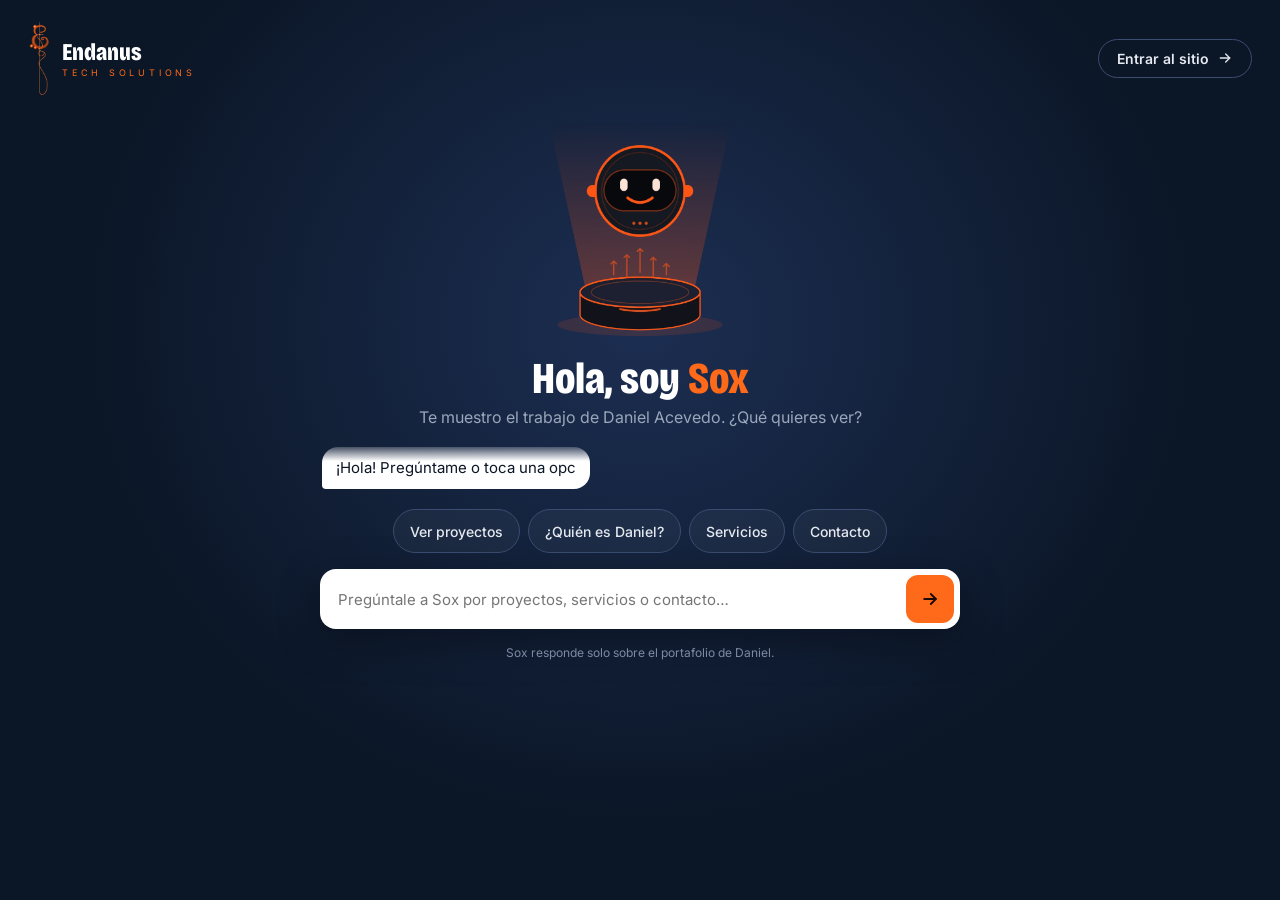
==== index.html @ a57ee545 "Sox: también mueve la boca en la cabecera del chat; cara de hablar fija con movimiento reducido Co-A" ====
<!DOCTYPE html>
<html lang="es">
<head>
  <meta charset="UTF-8" />
  <meta name="viewport" content="width=device-width, initial-scale=1.0" />
  <title>Daniel Acevedo — Habla con Sox</title>
  <link rel="icon" type="image/png" sizes="32x32" href="asset/sox/favicon-32.png?v=5" />
  <meta name="description" content="Portafolio de Daniel Acevedo, desarrollador full stack y de automatización con IA. Pregúntale a Sox y te lleva a lo que buscas." />
  <link rel="preconnect" href="https://fonts.googleapis.com" />
  <link rel="preconnect" href="https://fonts.gstatic.com" crossorigin />
  <link href="https://fonts.googleapis.com/css2?family=Bricolage+Grotesque:opsz,wdth,wght@12..96,75..100,500..800&family=Inter:wght@400;500;600&display=swap" rel="stylesheet" />
  <link rel="stylesheet" href="CSS/chat.css?v=4" />
</head>
<body data-nonav data-sox-widget="off">

<div class="ch-page">
  <header class="ch-top">
    <a class="ch-brand" href="inicio.html" aria-label="Endanus — ir al inicio">
      <img src="asset/sox/epsilon.webp" alt="" width="22" height="76" />
      <span class="ch-brand-txt"><span class="ch-word">Endanus</span><span class="ch-tag">TECH SOLUTIONS</span></span>
    </a>
    <a class="ch-enter" href="inicio.html" data-umami-event="chat-entrar-sitio">
      Entrar al sitio
      <svg width="16" height="16" viewBox="0 0 24 24" fill="none" stroke="currentColor" stroke-width="2" stroke-linecap="round" stroke-linejoin="round" aria-hidden="true"><path d="M5 12h14"/><path d="m13 6 6 6-6 6"/></svg>
    </a>
  </header>

  <main class="ch-main">
    <div class="ch-sox" aria-hidden="true">
      <img class="ch-beam" src="asset/sox/base.webp" alt="" width="700" height="787" />
      <img class="ch-face" id="ch-face" src="asset/sox/sox-smile.webp" alt="" width="700" height="700" />
    </div>

    <div class="ch-hello">
      <h1>Hola, soy <span>Sox</span></h1>
      <p>Te muestro el trabajo de Daniel Acevedo. ¿Qué quieres ver?</p>
    </div>

    <div class="ch-log" id="ch-log" aria-live="polite"></div>

    <div class="ch-chips" id="ch-chips"></div>

    <form class="ch-form" id="ch-form">
      <label class="ch-sr" for="ch-q">Escríbele a Sox</label>
      <input id="ch-q" type="text" maxlength="200" autocomplete="off" placeholder="Pregúntale a Sox por proyectos, servicios o contacto…" />
      <button type="submit" aria-label="Enviar">
        <svg width="20" height="20" viewBox="0 0 24 24" fill="none" stroke="currentColor" stroke-width="2.2" stroke-linecap="round" stroke-linejoin="round" aria-hidden="true"><path d="M5 12h14"/><path d="m13 6 6 6-6 6"/></svg>
      </button>
    </form>
    <p class="ch-note">Sox responde solo sobre el portafolio de Daniel.</p>
  </main>
</div>

<script src="JS/config.js?v=2"></script>
<script src="JS/sox.js?v=7" data-sox="1"></script>
<script src="JS/navbar.js?v=7"></script>
<script src="JS/chat.js?v=5"></script>
</body>
</html>
---- CSS/chat.css ----
/* ── Página principal: chat con Sox ── */
/* Por si un navegador usa un navbar.js viejo en caché: esta página no lleva barra. */
.nav-principal { display: none !important; }
*, *::before, *::after { box-sizing: border-box; }
html, body { margin: 0; }
body {
  min-height: 100vh;
  background: radial-gradient(ellipse at 50% 36%, #1C2E52 0%, #0B1626 62%) fixed, #0B1626;
  color: #F4F1EC;
  font-family: 'Inter', system-ui, sans-serif;
}
a { color: #FF8A47; }

.ch-page { min-height: 100vh; display: flex; flex-direction: column; }

.ch-top { display: flex; flex-wrap: wrap; gap: 12px; align-items: center; justify-content: space-between; padding: 20px 28px; }
.ch-brand { display: flex; align-items: center; gap: 12px; text-decoration: none; }
.ch-brand img { width: 22px; height: auto; }
.ch-brand-txt { display: flex; flex-direction: column; line-height: 1; }
.ch-word { font-family: 'Bricolage Grotesque', sans-serif; font-stretch: 78%; font-variation-settings: 'wdth' 78; font-size: 24px; font-weight: 800; color: #FFFFFF; }
.ch-tag { font-size: 9px; letter-spacing: .42em; color: #FF6A1A; margin-top: 4px; }
.ch-enter {
  display: inline-flex; align-items: center; gap: 8px; color: #E5E9F0; text-decoration: none;
  font-size: 14px; font-weight: 600; border: 1px solid #3A4C70; border-radius: 999px; padding: 10px 18px;
  transition: border-color .2s, color .2s;
}
.ch-enter:hover { border-color: #FF6A1A; color: #FFFFFF; }

.ch-main { flex: 1; width: 100%; max-width: 680px; margin: 0 auto; padding: 0 20px 28px; display: flex; flex-direction: column; align-items: center; gap: 16px; }

.ch-sox { position: relative; width: 200px; flex: none; }
.ch-beam { display: block; width: 100%; height: auto; animation: chBeam 3.6s ease-in-out infinite; }
.ch-face { position: absolute; top: 7.8%; left: 21.3%; width: 57.4%; height: auto; animation: chFloat 3.6s ease-in-out infinite; }
@keyframes chFloat { 0%,100% { transform: translateY(0) rotate(-1.5deg); } 50% { transform: translateY(-16px) rotate(1.5deg); } }
@keyframes chBeam { 0%,100% { opacity: 1; } 50% { opacity: .75; } }

.ch-hello { text-align: center; }
.ch-hello h1 { margin: 0; font-family: 'Bricolage Grotesque', sans-serif; font-stretch: 78%; font-variation-settings: 'wdth' 78; font-size: 44px; line-height: 1; font-weight: 800; color: #FFFFFF; }
.ch-hello h1 span { color: #FF6A1A; }
.ch-hello p { margin: 6px 0 0; font-size: 16px; color: #9AA6BA; }

.ch-log { align-self: stretch; max-height: 34vh; overflow-y: auto; display: flex; flex-direction: column; gap: 10px; padding: 4px 2px; }
/* barra de desplazamiento discreta */
.ch-log { scrollbar-width: thin; scrollbar-color: rgba(154,166,186,.35) transparent; }
.ch-log::-webkit-scrollbar { width: 6px; }
.ch-log::-webkit-scrollbar-track { background: transparent; }
.ch-log::-webkit-scrollbar-thumb { background: rgba(154,166,186,.3); border-radius: 6px; }
.ch-log::-webkit-scrollbar-thumb:hover { background: rgba(255,106,26,.6); }
.ch-log::-webkit-scrollbar-button { display: none; height: 0; }
.ch-log { padding-right: 8px; -webkit-mask-image: linear-gradient(to bottom, transparent 0, #000 18px); mask-image: linear-gradient(to bottom, transparent 0, #000 18px); }
.ch-msg { max-width: 85%; padding: 10px 14px; font-size: 15px; line-height: 1.5; word-wrap: break-word; }
.ch-bot { align-self: flex-start; background: #FFFFFF; color: #0B1626; border-radius: 16px 16px 16px 4px; }
.ch-user { align-self: flex-end; background: #FF6A1A; color: #1A0A02; border-radius: 16px 16px 4px 16px; font-weight: 500; }
.ch-go { align-self: flex-start; width: 260px; max-width: 100%; background: #13213D; border: 1px solid #2A3B5E; border-radius: 12px; padding: 10px 12px; font-size: 13px; color: #C9D1DE; }
.ch-go b { color: #FFFFFF; }
.ch-bar { margin-top: 8px; height: 4px; border-radius: 4px; background: #24365A; overflow: hidden; }
.ch-bar i { display: block; height: 100%; width: 0; background: #FF6A1A; border-radius: 4px; animation: chBar 1.1s ease-out forwards; }
@keyframes chBar { to { width: 100%; } }
.ch-typing { display: flex; gap: 4px; padding: 13px 14px; }
.ch-typing span { width: 6px; height: 6px; border-radius: 50%; background: #9AA6BA; animation: chDot 1s infinite; }
.ch-typing span:nth-child(2) { animation-delay: .15s; }
.ch-typing span:nth-child(3) { animation-delay: .3s; }
@keyframes chDot { 0%,100% { opacity: .3; transform: translateY(0); } 50% { opacity: 1; transform: translateY(-3px); } }

.ch-chips { display: flex; flex-wrap: wrap; gap: 8px; justify-content: center; }
.ch-chip {
  background: rgba(255,255,255,.04); color: #E5E9F0; border: 1px solid #3A4C70; padding: 10px 16px;
  border-radius: 999px; font-size: 14px; font-weight: 500; cursor: pointer; min-height: 44px; font-family: inherit;
}
.ch-chip:hover { border-color: #FF6A1A; color: #FFFFFF; }

.ch-form { align-self: stretch; display: flex; gap: 8px; background: #FFFFFF; border-radius: 16px; padding: 6px; box-shadow: 0 12px 40px rgba(0,0,0,.35); }
.ch-form input { flex: 1; min-width: 0; border: 0; outline: none; font-size: 15px; color: #0B1626; padding: 12px; background: transparent; font-family: inherit; }
.ch-form button { flex: none; width: 48px; height: 48px; border: 0; border-radius: 12px; background: #FF6A1A; color: #1A0A02; cursor: pointer; display: flex; align-items: center; justify-content: center; }
.ch-form:focus-within { box-shadow: 0 0 0 3px rgba(255,106,26,.45), 0 12px 40px rgba(0,0,0,.35); }
.ch-note { margin: 0; font-size: 12px; color: #7D8AA3; text-align: center; }
.ch-sr { position: absolute; width: 1px; height: 1px; overflow: hidden; clip: rect(0 0 0 0); }

/* al conversar, Sox se hace más pequeño para dar espacio al chat */
.ch-sox, .ch-hello h1 { transition: width .4s ease, font-size .4s ease; }
.ch-conversando .ch-sox { width: 120px; }
.ch-conversando .ch-hello h1 { font-size: 30px; }
.ch-conversando .ch-log { max-height: 46vh; }

@media (max-width: 520px) {
  .ch-sox { width: 160px; }
  .ch-hello h1 { font-size: 36px; }
  .ch-top { padding: 16px 18px; }
}
@media (prefers-reduced-motion: reduce) {
  .ch-beam, .ch-face, .ch-bar i, .ch-typing span { animation: none; }
  .ch-bar i { width: 100%; }
}
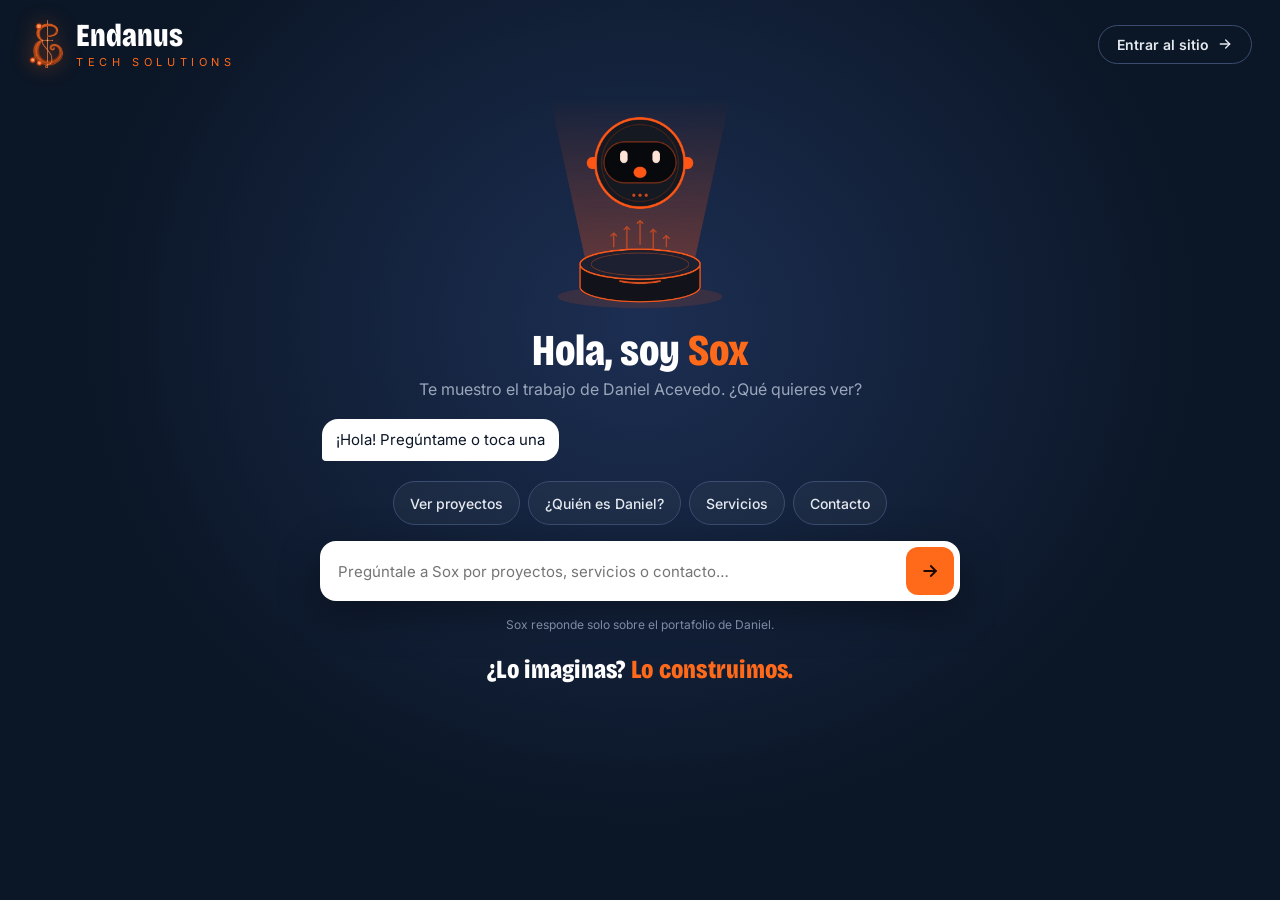
==== commit 89a003a3: "Chat: logo más grande, eslogan visible y desvanecido solo al hacer scroll Co-Authored-By: Claude Opu" ====
--- a/index.html
+++ b/index.html
@@ -9,14 +9,14 @@
   <link rel="preconnect" href="https://fonts.googleapis.com" />
   <link rel="preconnect" href="https://fonts.gstatic.com" crossorigin />
   <link href="https://fonts.googleapis.com/css2?family=Bricolage+Grotesque:opsz,wdth,wght@12..96,75..100,500..800&family=Inter:wght@400;500;600&display=swap" rel="stylesheet" />
-  <link rel="stylesheet" href="CSS/chat.css?v=4" />
+  <link rel="stylesheet" href="CSS/chat.css?v=8" />
 </head>
 <body data-nonav data-sox-widget="off">
 
 <div class="ch-page">
   <header class="ch-top">
     <a class="ch-brand" href="inicio.html" aria-label="Endanus — ir al inicio">
-      <img src="asset/sox/epsilon.webp" alt="" width="22" height="76" />
+      <img src="asset/sox/epsilon-nav.png?v=5" alt="" width="36" height="48" />
       <span class="ch-brand-txt"><span class="ch-word">Endanus</span><span class="ch-tag">TECH SOLUTIONS</span></span>
     </a>
     <a class="ch-enter" href="inicio.html" data-umami-event="chat-entrar-sitio">
@@ -48,12 +48,13 @@
       </button>
     </form>
     <p class="ch-note">Sox responde solo sobre el portafolio de Daniel.</p>
+    <p class="ch-slogan">¿Lo imaginas? <span>Lo construimos.</span></p>
   </main>
 </div>
 
 <script src="JS/config.js?v=2"></script>
 <script src="JS/sox.js?v=7" data-sox="1"></script>
 <script src="JS/navbar.js?v=7"></script>
-<script src="JS/chat.js?v=5"></script>
+<script src="JS/chat.js?v=8"></script>
 </body>
 </html>
--- a/CSS/chat.css
+++ b/CSS/chat.css
@@ -15,10 +15,10 @@
 
 .ch-top { display: flex; flex-wrap: wrap; gap: 12px; align-items: center; justify-content: space-between; padding: 20px 28px; }
 .ch-brand { display: flex; align-items: center; gap: 12px; text-decoration: none; }
-.ch-brand img { width: 22px; height: auto; }
+.ch-brand img { width: auto; height: 48px; filter: drop-shadow(0 0 10px rgba(255,106,26,.45)); }
 .ch-brand-txt { display: flex; flex-direction: column; line-height: 1; }
-.ch-word { font-family: 'Bricolage Grotesque', sans-serif; font-stretch: 78%; font-variation-settings: 'wdth' 78; font-size: 24px; font-weight: 800; color: #FFFFFF; }
-.ch-tag { font-size: 9px; letter-spacing: .42em; color: #FF6A1A; margin-top: 4px; }
+.ch-word { font-family: 'Bricolage Grotesque', sans-serif; font-stretch: 78%; font-variation-settings: 'wdth' 78; font-size: 32px; font-weight: 800; color: #FFFFFF; }
+.ch-tag { font-size: 11px; letter-spacing: .42em; color: #FF6A1A; margin-top: 5px; }
 .ch-enter {
   display: inline-flex; align-items: center; gap: 8px; color: #E5E9F0; text-decoration: none;
   font-size: 14px; font-weight: 600; border: 1px solid #3A4C70; border-radius: 999px; padding: 10px 18px;
@@ -47,7 +47,8 @@
 .ch-log::-webkit-scrollbar-thumb { background: rgba(154,166,186,.3); border-radius: 6px; }
 .ch-log::-webkit-scrollbar-thumb:hover { background: rgba(255,106,26,.6); }
 .ch-log::-webkit-scrollbar-button { display: none; height: 0; }
-.ch-log { padding-right: 8px; -webkit-mask-image: linear-gradient(to bottom, transparent 0, #000 18px); mask-image: linear-gradient(to bottom, transparent 0, #000 18px); }
+.ch-log { padding-right: 8px; }
+.ch-log.ch-scrolled { -webkit-mask-image: linear-gradient(to bottom, transparent 0, #000 18px); mask-image: linear-gradient(to bottom, transparent 0, #000 18px); }
 .ch-msg { max-width: 85%; padding: 10px 14px; font-size: 15px; line-height: 1.5; word-wrap: break-word; }
 .ch-bot { align-self: flex-start; background: #FFFFFF; color: #0B1626; border-radius: 16px 16px 16px 4px; }
 .ch-user { align-self: flex-end; background: #FF6A1A; color: #1A0A02; border-radius: 16px 16px 4px 16px; font-weight: 500; }
@@ -74,6 +75,9 @@
 .ch-form button { flex: none; width: 48px; height: 48px; border: 0; border-radius: 12px; background: #FF6A1A; color: #1A0A02; cursor: pointer; display: flex; align-items: center; justify-content: center; }
 .ch-form:focus-within { box-shadow: 0 0 0 3px rgba(255,106,26,.45), 0 12px 40px rgba(0,0,0,.35); }
 .ch-note { margin: 0; font-size: 12px; color: #7D8AA3; text-align: center; }
+.ch-slogan { margin: 6px 0 0; font-family: 'Bricolage Grotesque', sans-serif; font-stretch: 78%; font-variation-settings: 'wdth' 78; font-size: 26px; font-weight: 800; color: #FFFFFF; text-align: center; letter-spacing: .01em; }
+.ch-slogan span { color: #FF6A1A; }
+.ch-conversando .ch-slogan { display: none; }
 .ch-sr { position: absolute; width: 1px; height: 1px; overflow: hidden; clip: rect(0 0 0 0); }
 
 /* al conversar, Sox se hace más pequeño para dar espacio al chat */
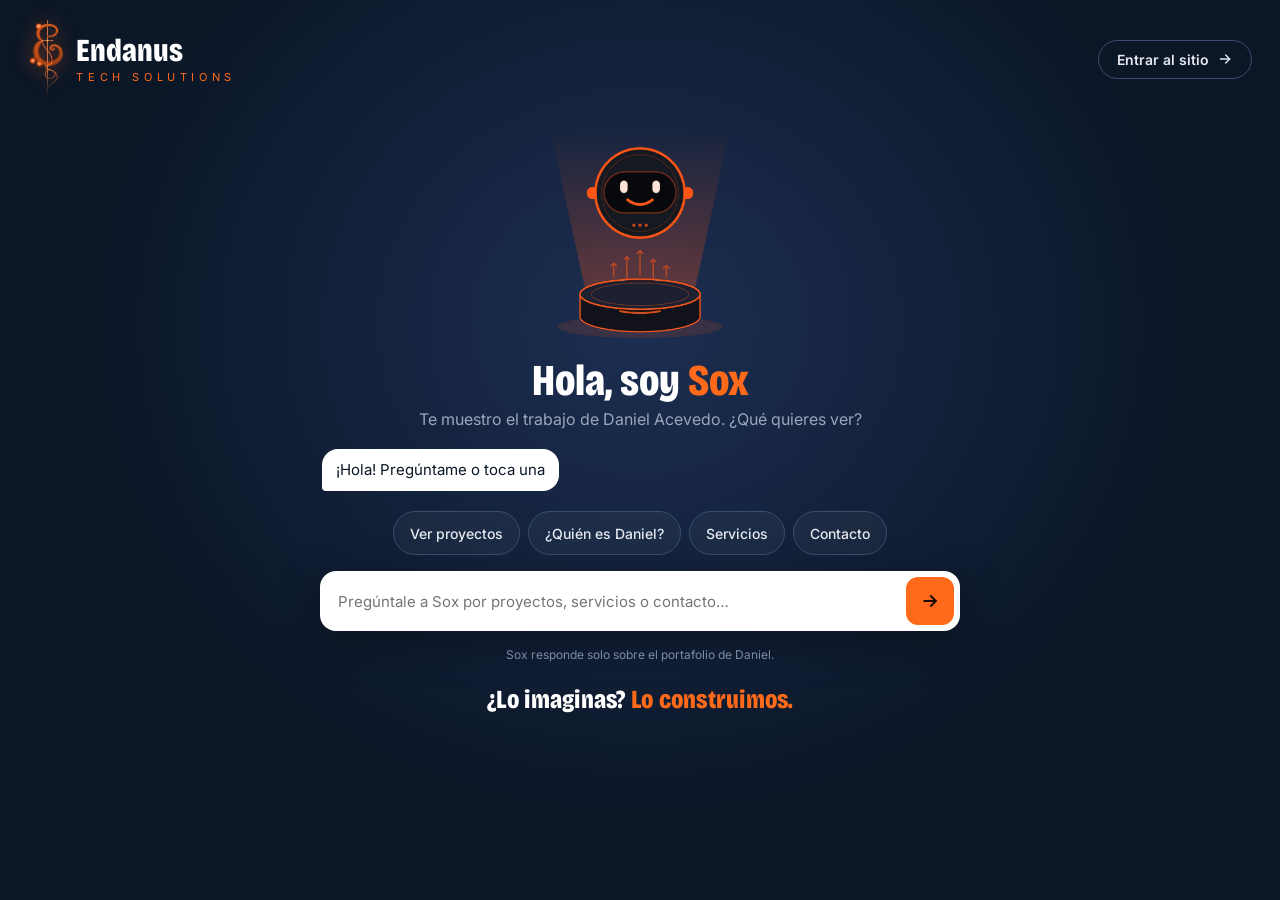
==== commit 622b89e0: "Logo: épsilon con su primer lazo y desvanecido suave, sin corte Co-Authored-By: Claude Opus 5.5 <nor" ====
--- a/index.html
+++ b/index.html
@@ -9,14 +9,14 @@
   <link rel="preconnect" href="https://fonts.googleapis.com" />
   <link rel="preconnect" href="https://fonts.gstatic.com" crossorigin />
   <link href="https://fonts.googleapis.com/css2?family=Bricolage+Grotesque:opsz,wdth,wght@12..96,75..100,500..800&family=Inter:wght@400;500;600&display=swap" rel="stylesheet" />
-  <link rel="stylesheet" href="CSS/chat.css?v=8" />
+  <link rel="stylesheet" href="CSS/chat.css?v=9" />
 </head>
 <body data-nonav data-sox-widget="off">
 
 <div class="ch-page">
   <header class="ch-top">
     <a class="ch-brand" href="inicio.html" aria-label="Endanus — ir al inicio">
-      <img src="asset/sox/epsilon-nav.png?v=5" alt="" width="36" height="48" />
+      <img src="asset/sox/epsilon-nav.png?v=6" alt="" width="36" height="78" />
       <span class="ch-brand-txt"><span class="ch-word">Endanus</span><span class="ch-tag">TECH SOLUTIONS</span></span>
     </a>
     <a class="ch-enter" href="inicio.html" data-umami-event="chat-entrar-sitio">
@@ -54,7 +54,7 @@
 
 <script src="JS/config.js?v=2"></script>
 <script src="JS/sox.js?v=7" data-sox="1"></script>
-<script src="JS/navbar.js?v=7"></script>
+<script src="JS/navbar.js?v=8"></script>
 <script src="JS/chat.js?v=8"></script>
 </body>
 </html>
--- a/CSS/chat.css
+++ b/CSS/chat.css
@@ -15,7 +15,7 @@
 
 .ch-top { display: flex; flex-wrap: wrap; gap: 12px; align-items: center; justify-content: space-between; padding: 20px 28px; }
 .ch-brand { display: flex; align-items: center; gap: 12px; text-decoration: none; }
-.ch-brand img { width: auto; height: 48px; filter: drop-shadow(0 0 10px rgba(255,106,26,.45)); }
+.ch-brand img { width: auto; height: 78px; filter: drop-shadow(0 0 10px rgba(255,106,26,.45)); }
 .ch-brand-txt { display: flex; flex-direction: column; line-height: 1; }
 .ch-word { font-family: 'Bricolage Grotesque', sans-serif; font-stretch: 78%; font-variation-settings: 'wdth' 78; font-size: 32px; font-weight: 800; color: #FFFFFF; }
 .ch-tag { font-size: 11px; letter-spacing: .42em; color: #FF6A1A; margin-top: 5px; }
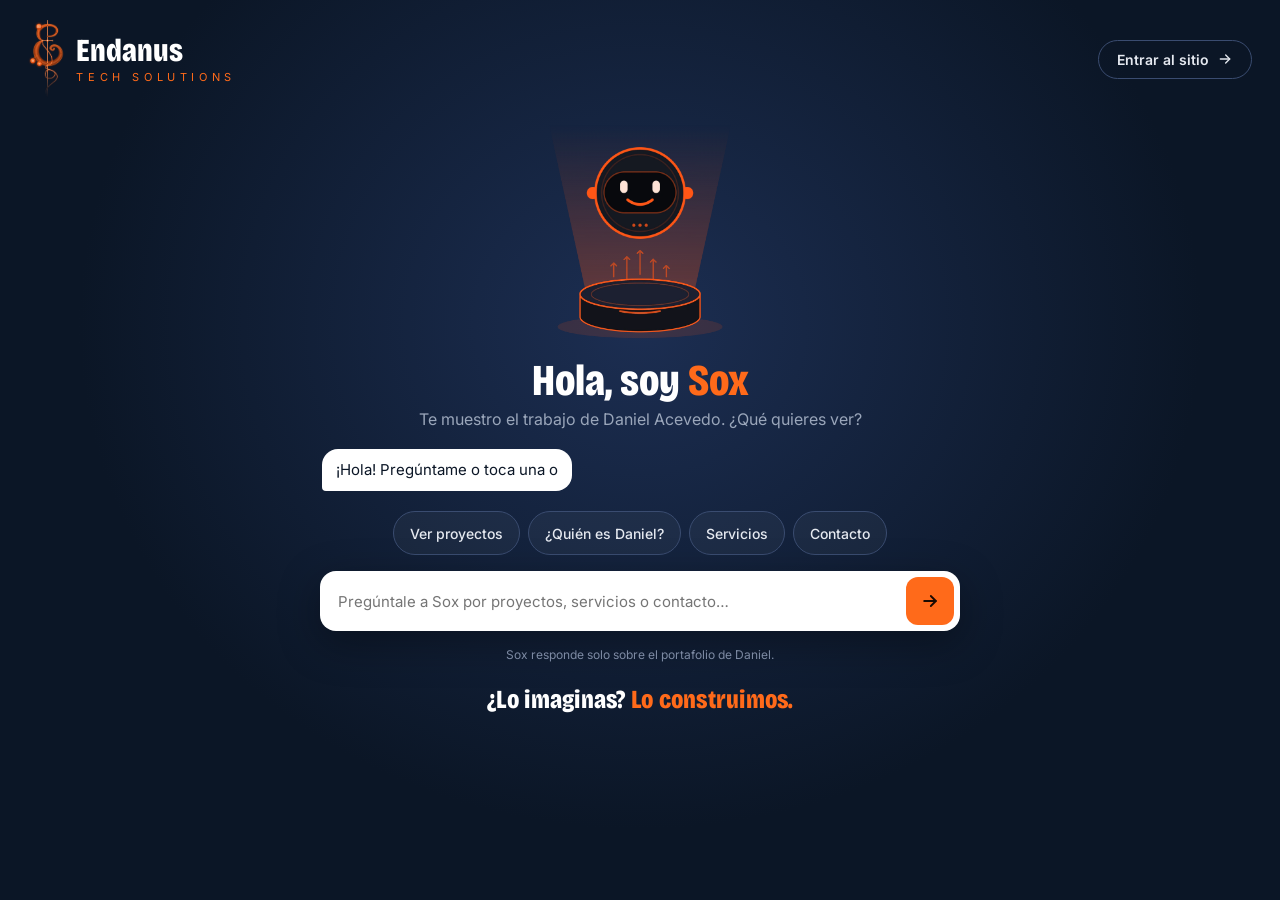
==== commit 7c6237f9: "Chat: quita la sombra del logo Co-Authored-By: Claude Opus 5.5 <noreply@anthropic.com> Claude-Sessio" ====
--- a/index.html
+++ b/index.html
@@ -9,7 +9,7 @@
   <link rel="preconnect" href="https://fonts.googleapis.com" />
   <link rel="preconnect" href="https://fonts.gstatic.com" crossorigin />
   <link href="https://fonts.googleapis.com/css2?family=Bricolage+Grotesque:opsz,wdth,wght@12..96,75..100,500..800&family=Inter:wght@400;500;600&display=swap" rel="stylesheet" />
-  <link rel="stylesheet" href="CSS/chat.css?v=9" />
+  <link rel="stylesheet" href="CSS/chat.css?v=10" />
 </head>
 <body data-nonav data-sox-widget="off">
 
--- a/CSS/chat.css
+++ b/CSS/chat.css
@@ -15,7 +15,7 @@
 
 .ch-top { display: flex; flex-wrap: wrap; gap: 12px; align-items: center; justify-content: space-between; padding: 20px 28px; }
 .ch-brand { display: flex; align-items: center; gap: 12px; text-decoration: none; }
-.ch-brand img { width: auto; height: 78px; filter: drop-shadow(0 0 10px rgba(255,106,26,.45)); }
+.ch-brand img { width: auto; height: 78px; }
 .ch-brand-txt { display: flex; flex-direction: column; line-height: 1; }
 .ch-word { font-family: 'Bricolage Grotesque', sans-serif; font-stretch: 78%; font-variation-settings: 'wdth' 78; font-size: 32px; font-weight: 800; color: #FFFFFF; }
 .ch-tag { font-size: 11px; letter-spacing: .42em; color: #FF6A1A; margin-top: 5px; }
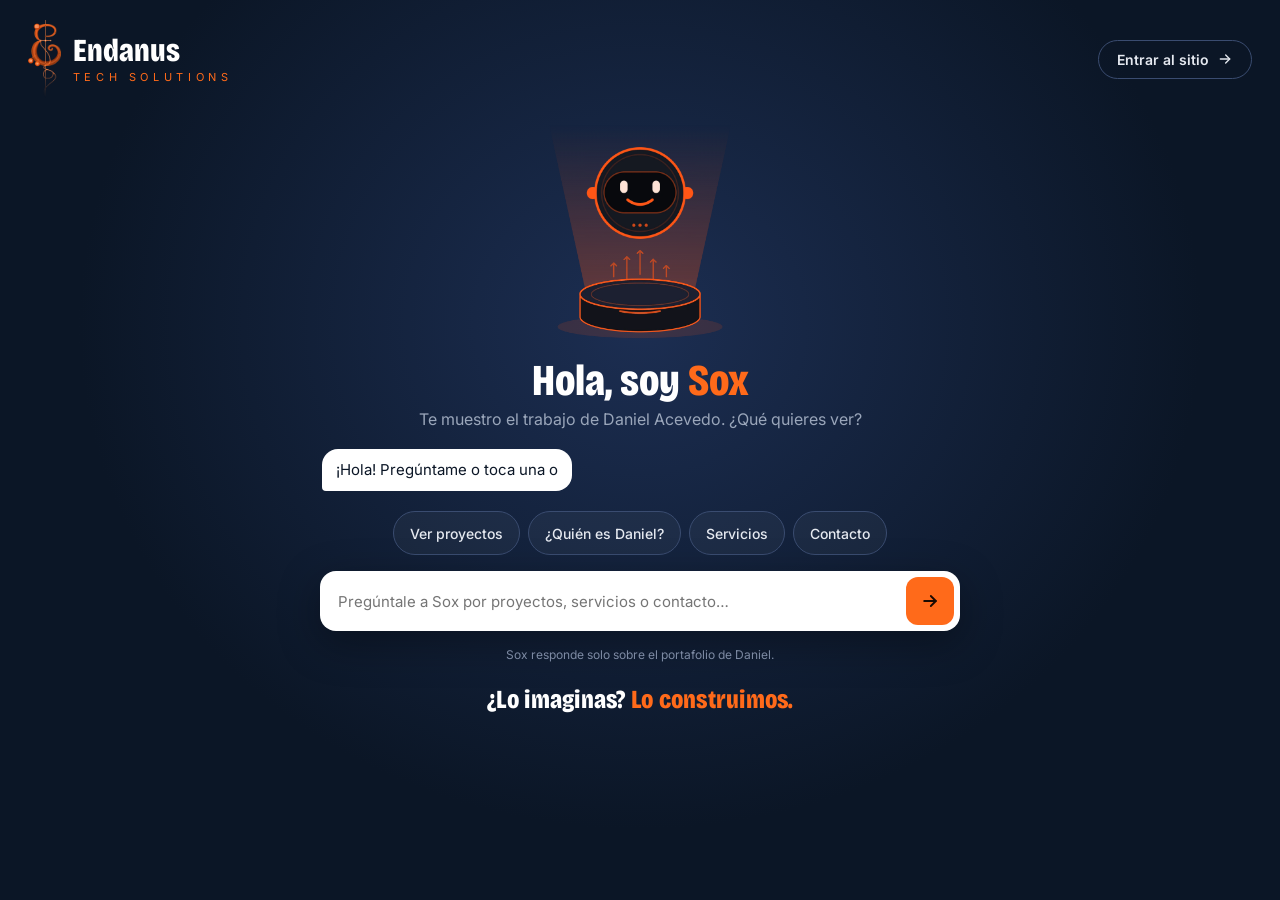
==== commit 626ef931: "Logo: épsilon sin el halo oscuro alrededor Co-Authored-By: Claude Opus 5.5 <noreply@anthropic.com> C" ====
--- a/index.html
+++ b/index.html
@@ -16,7 +16,7 @@
 <div class="ch-page">
   <header class="ch-top">
     <a class="ch-brand" href="inicio.html" aria-label="Endanus — ir al inicio">
-      <img src="asset/sox/epsilon-nav.png?v=6" alt="" width="36" height="78" />
+      <img src="asset/sox/epsilon-nav.png?v=7" alt="" width="36" height="78" />
       <span class="ch-brand-txt"><span class="ch-word">Endanus</span><span class="ch-tag">TECH SOLUTIONS</span></span>
     </a>
     <a class="ch-enter" href="inicio.html" data-umami-event="chat-entrar-sitio">
@@ -54,7 +54,7 @@
 
 <script src="JS/config.js?v=2"></script>
 <script src="JS/sox.js?v=7" data-sox="1"></script>
-<script src="JS/navbar.js?v=8"></script>
+<script src="JS/navbar.js?v=9"></script>
 <script src="JS/chat.js?v=8"></script>
 </body>
 </html>
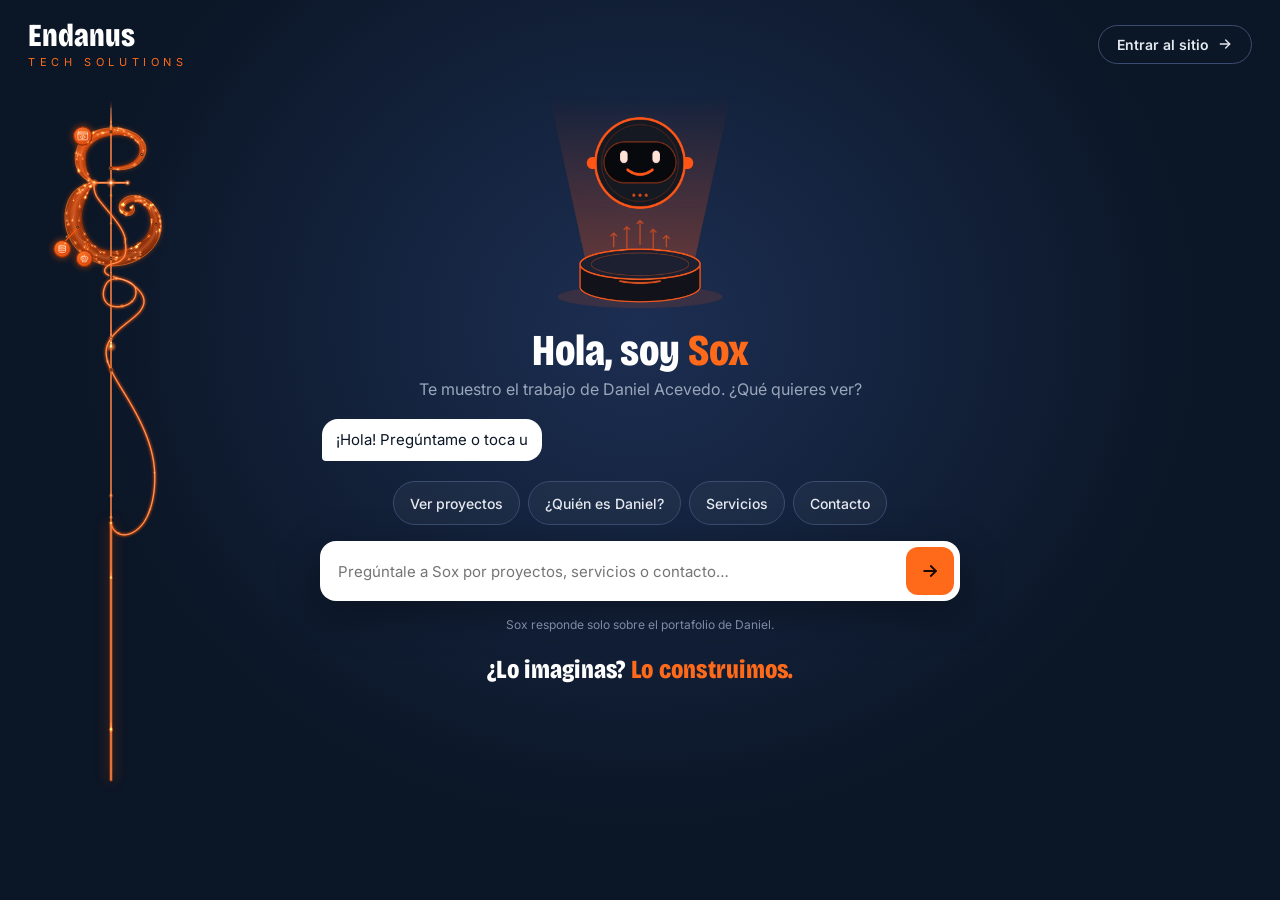
==== commit 6d6f2cf0: "Chat: logo animado a la izquierda en lugar del logo fijo del encabezado Co-Authored-By: Claude Opus " ====
--- a/index.html
+++ b/index.html
@@ -9,14 +9,18 @@
   <link rel="preconnect" href="https://fonts.googleapis.com" />
   <link rel="preconnect" href="https://fonts.gstatic.com" crossorigin />
   <link href="https://fonts.googleapis.com/css2?family=Bricolage+Grotesque:opsz,wdth,wght@12..96,75..100,500..800&family=Inter:wght@400;500;600&display=swap" rel="stylesheet" />
-  <link rel="stylesheet" href="CSS/chat.css?v=10" />
+  <link rel="stylesheet" href="CSS/chat.css?v=11" />
 </head>
 <body data-nonav data-sox-widget="off">
 
-<div class="ch-page">
+<div class="ch-page" data-luz-root>
+  <!-- Logo en ejecución: la luz recorre la épsilon y baja por el hilo -->
+  <div class="ch-gut" aria-hidden="true">
+    <img class="ch-logo" id="in-logo" src="asset/sox/logo-endanus.svg" alt="" width="744" height="2240" />
+    <canvas id="in-luz"></canvas>
+  </div>
   <header class="ch-top">
     <a class="ch-brand" href="inicio.html" aria-label="Endanus — ir al inicio">
-      <img src="asset/sox/epsilon-nav.png?v=7" alt="" width="36" height="78" />
       <span class="ch-brand-txt"><span class="ch-word">Endanus</span><span class="ch-tag">TECH SOLUTIONS</span></span>
     </a>
     <a class="ch-enter" href="inicio.html" data-umami-event="chat-entrar-sitio">
@@ -54,7 +58,8 @@
 
 <script src="JS/config.js?v=2"></script>
 <script src="JS/sox.js?v=7" data-sox="1"></script>
-<script src="JS/navbar.js?v=9"></script>
+<script src="JS/navbar.js?v=10"></script>
 <script src="JS/chat.js?v=8"></script>
+<script src="JS/logo-luz.js?v=3"></script>
 </body>
 </html>
--- a/CSS/chat.css
+++ b/CSS/chat.css
@@ -11,7 +11,14 @@
 }
 a { color: #FF8A47; }
 
-.ch-page { min-height: 100vh; display: flex; flex-direction: column; }
+.ch-page { position: relative; min-height: 100vh; display: flex; flex-direction: column; overflow: hidden; }
+
+/* logo animado a la izquierda (solo en pantallas anchas) */
+.ch-gut { position: absolute; left: 36px; top: 0; bottom: 0; width: 150px; pointer-events: none; z-index: 0; }
+.ch-logo { position: absolute; left: 0; top: 96px; width: 150px; height: auto; }
+.ch-gut canvas { position: absolute; left: 0; top: 0; width: 100%; height: 100%; }
+.ch-top, .ch-main { position: relative; z-index: 1; }
+@media (max-width: 1100px) { .ch-gut { display: none; } }
 
 .ch-top { display: flex; flex-wrap: wrap; gap: 12px; align-items: center; justify-content: space-between; padding: 20px 28px; }
 .ch-brand { display: flex; align-items: center; gap: 12px; text-decoration: none; }
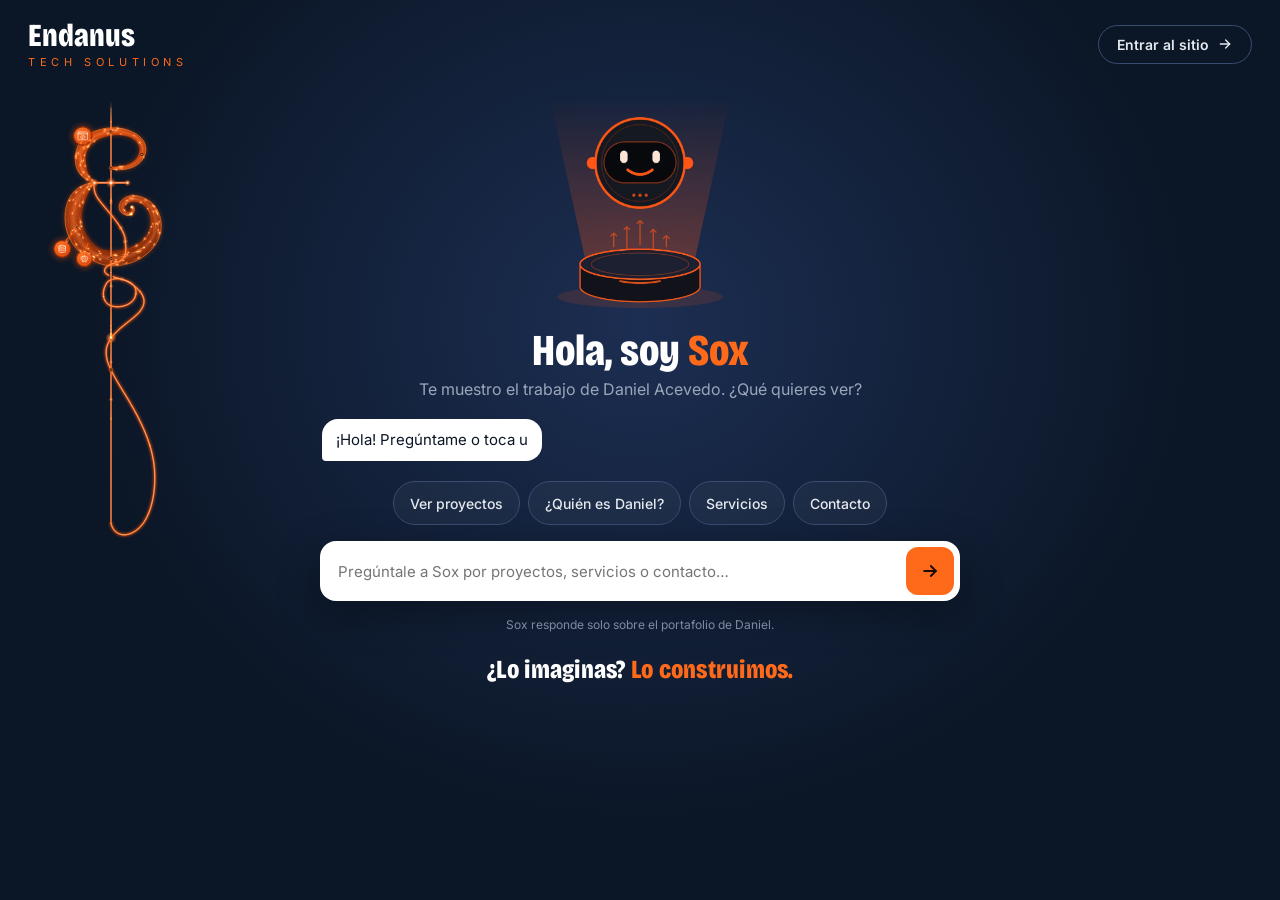
==== commit 55952167: "Chat: el logo animado termina en su lazo, sin la línea extra Co-Authored-By: Claude Opus 5.5 <norepl" ====
--- a/index.html
+++ b/index.html
@@ -13,7 +13,7 @@
 </head>
 <body data-nonav data-sox-widget="off">
 
-<div class="ch-page" data-luz-root>
+<div class="ch-page" data-luz-root data-luz-ext="off">
   <!-- Logo en ejecución: la luz recorre la épsilon y baja por el hilo -->
   <div class="ch-gut" aria-hidden="true">
     <img class="ch-logo" id="in-logo" src="asset/sox/logo-endanus.svg" alt="" width="744" height="2240" />
@@ -60,6 +60,6 @@
 <script src="JS/sox.js?v=7" data-sox="1"></script>
 <script src="JS/navbar.js?v=10"></script>
 <script src="JS/chat.js?v=8"></script>
-<script src="JS/logo-luz.js?v=3"></script>
+<script src="JS/logo-luz.js?v=4"></script>
 </body>
 </html>
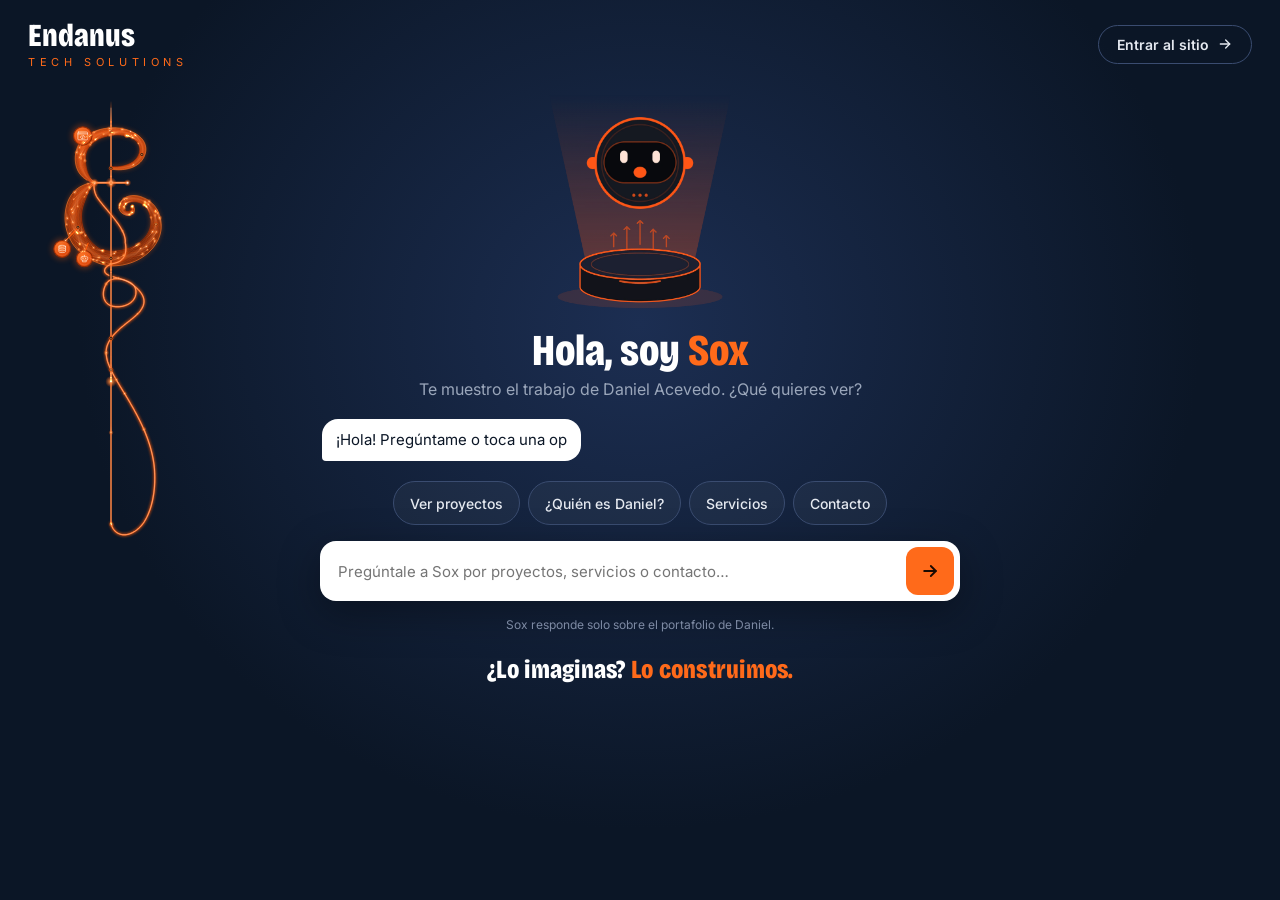
==== commit ceec24a1: "Transición única y suave en todas las navegaciones (enlaces, botones, Sox y volver) Co-Authored-By: " ====
--- a/index.html
+++ b/index.html
@@ -9,7 +9,7 @@
   <link rel="preconnect" href="https://fonts.googleapis.com" />
   <link rel="preconnect" href="https://fonts.gstatic.com" crossorigin />
   <link href="https://fonts.googleapis.com/css2?family=Bricolage+Grotesque:opsz,wdth,wght@12..96,75..100,500..800&family=Inter:wght@400;500;600&display=swap" rel="stylesheet" />
-  <link rel="stylesheet" href="CSS/chat.css?v=11" />
+  <link rel="stylesheet" href="CSS/chat.css?v=12" />
 </head>
 <body data-nonav data-sox-widget="off">
 
@@ -57,8 +57,8 @@
 </div>
 
 <script src="JS/config.js?v=2"></script>
-<script src="JS/sox.js?v=7" data-sox="1"></script>
-<script src="JS/navbar.js?v=10"></script>
+<script src="JS/sox.js?v=11" data-sox="1"></script>
+<script src="JS/navbar.js?v=11"></script>
 <script src="JS/chat.js?v=8"></script>
 <script src="JS/logo-luz.js?v=4"></script>
 </body>
--- a/CSS/chat.css
+++ b/CSS/chat.css
@@ -102,3 +102,9 @@
   .ch-beam, .ch-face, .ch-bar i, .ch-typing span { animation: none; }
   .ch-bar i { width: 100%; }
 }
+
+/* ── Transición de entrada de página (misma en todo el sitio) ── */
+html { background: #0B1626; }
+@keyframes pageIn { from { opacity: 0; } to { opacity: 1; } }
+body { animation: pageIn .35s ease-out both; }
+@media (prefers-reduced-motion: reduce) { body { animation-duration: .01s; } }
